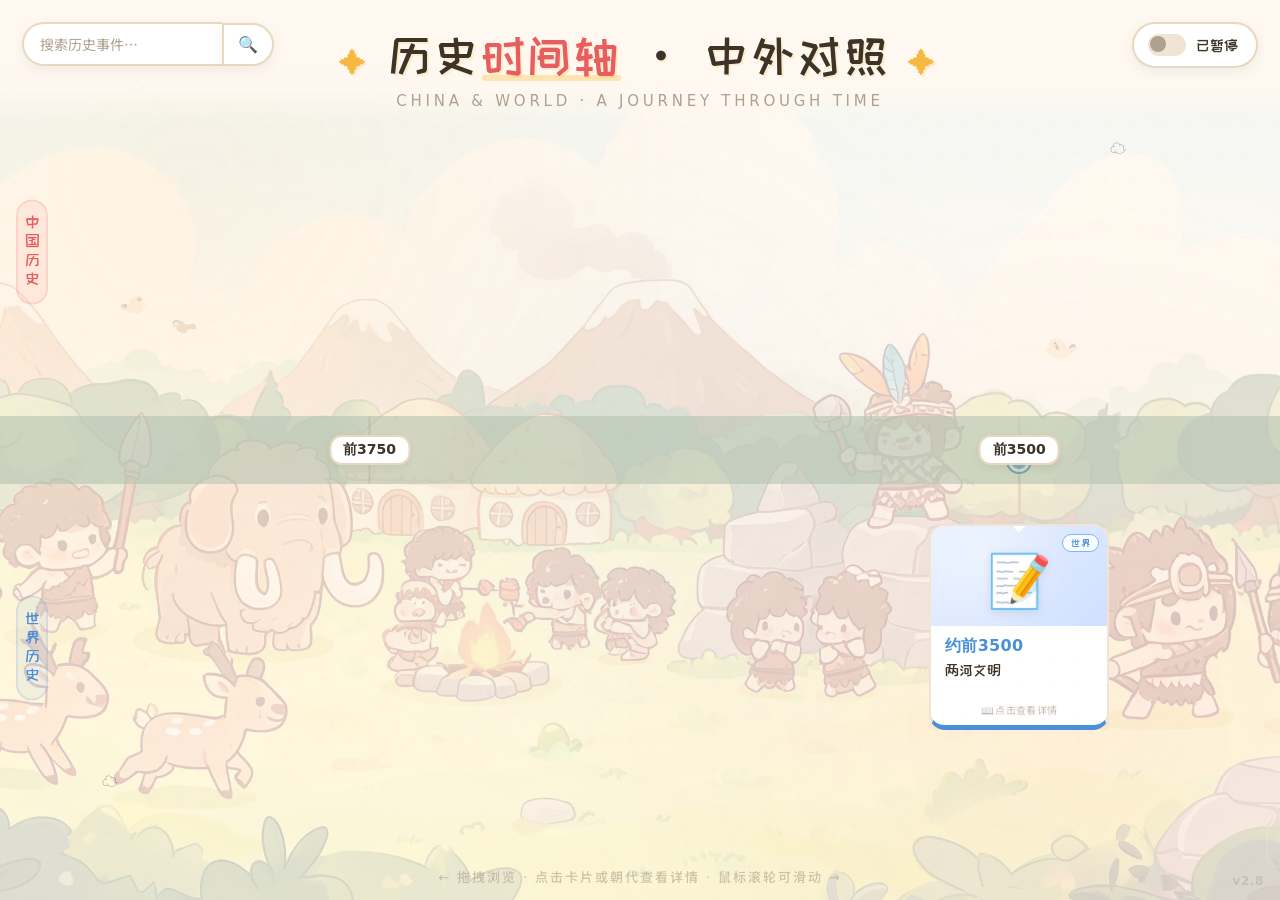
==== index.html @ 2cd3e9f1 "v2.8 性能优化：精简Google Fonts去掉Baloo2+合并RAF调度+拖拽中暂停虚拟滚动+被动事件监听+卡片动画改用opacity过渡" ====
<!DOCTYPE html>
<html lang="zh-CN">
<head>
<meta charset="UTF-8">
<meta name="viewport" content="width=device-width, initial-scale=1.0">
<title>历史时间轴 · 中外对照</title>
<link rel="preconnect" href="https://fonts.googleapis.com">
<link rel="preconnect" href="https://fonts.gstatic.com" crossorigin>
<link href="https://fonts.googleapis.com/css2?family=ZCOOL+KuaiLe&family=Noto+Sans+SC:wght@400;700&display=swap" rel="stylesheet">
<link rel="stylesheet" href="style.css">
</head>
<body>

<!-- 时代背景图层（双层交叉淡入淡出） -->
<div class="era-bg-layer" id="eraBg1"></div>
<div class="era-bg-layer" id="eraBg2"></div>

<!-- 浮动装饰 -->
<div class="floating-deco cloud-1">☁️</div>
<div class="floating-deco cloud-2">☁️</div>
<div class="floating-deco cloud-3">☁️</div>

<div class="header">
  <h1><span class="sparkle left">✦</span> 历史<span class="accent">时间轴</span> · 中外对照 <span class="sparkle right">✦</span></h1>
  <div class="sub">CHINA & WORLD · A JOURNEY THROUGH TIME</div>
</div>

<div class="zone-label zone-china">中国历史</div>
<div class="zone-label zone-world">世界历史</div>

<button class="toggle-btn" id="toggleBtn" aria-label="切换循环滚动">
  <span class="toggle-icon"></span>
  <span class="toggle-text">已暂停</span>
</button>

<div class="search-bar" id="searchBar">
  <input type="text" id="searchInput" placeholder="搜索历史事件…" autocomplete="off">
  <button id="searchBtn" aria-label="搜索">🔍</button>
  <div class="search-results" id="searchResults"></div>
</div>

<div class="timeline-wrapper">
  <div class="track" id="timelineTrack"></div>
</div>

<div class="footer-hint">← 拖拽浏览 · 点击卡片或朝代查看详情 · 鼠标滚轮可滑动 →</div>

<div class="version-tag">v2.8</div>

<div class="loading-overlay" id="loadingOverlay">
  <div class="loading-emoji">📜</div>
  <div class="loading-text">正在打开历史画卷</div>
  <div class="loading-detail" id="loadingDetail">初始化 sql.js…</div>
</div>

<script src="script.js"></script>
</body>
</html>
---- style.css ----
*, *::before, *::after { margin: 0; padding: 0; box-sizing: border-box; }

:root {
  --bg: #FFF8F0;
  --bg-deep: #FFF0E0;
  --paper: #FFFFFF;
  --ink: #3D3327;
  --ink-soft: #7A6B58;
  --ink-mute: #B0A090;
  --line: #E8D8C0;
  --line-soft: #F0E5D5;
  --china: #E85D5D;
  --china-deep: #C04040;
  --china-light: #FF8888;
  --china-glow: rgba(232, 93, 93, 0.15);
  --world: #4A90D9;
  --world-deep: #2B6BA8;
  --world-light: #7AB8F0;
  --world-glow: rgba(74, 144, 217, 0.15);
  --gold: #F5B840;
  --gold-soft: #FFD070;
  --green: #5CB85C;
  --purple: #9B6BC4;
}

html, body {
  background: var(--bg);
  color: var(--ink);
  font-family: 'Noto Sans SC', sans-serif;
  overflow: hidden;
  height: 100vh;
  width: 100vw;
  user-select: none;
}

/* ── 时代背景图层 ── */
.era-bg-layer {
  position: fixed;
  inset: 0;
  z-index: 0;
  background-size: cover;
  background-position: center;
  background-repeat: no-repeat;
  opacity: 0;
  transition: opacity 1.2s ease-in-out;
  pointer-events: none;
  will-change: opacity;
  contain: layout style paint;
}
.era-bg-layer.active {
  opacity: 0.2;
}

/* ── 圆点纹理背景 ── */
body::before {
  content: '';
  position: fixed;
  inset: 0;
  background:
    radial-gradient(circle at 15% 20%, rgba(245,184,64,0.08), transparent 40%),
    radial-gradient(circle at 85% 80%, rgba(232,93,93,0.05), transparent 40%),
    radial-gradient(circle at 50% 50%, rgba(74,144,217,0.04), transparent 50%);
  pointer-events: none;
  z-index: 1;
}
body::after {
  content: '';
  position: fixed;
  inset: 0;
  background-image: radial-gradient(circle, rgba(200,180,150,0.06) 1.5px, transparent 1.5px);
  background-size: 28px 28px;
  pointer-events: none;
  z-index: 1;
}

/* ── 顶部标题 ── */
.header {
  position: fixed;
  top: 0; left: 0; right: 0;
  z-index: 100;
  text-align: center;
  padding: 20px 20px 16px;
  background: linear-gradient(180deg, var(--bg) 0%, rgba(255,248,240,0.9) 70%, transparent 100%);
  pointer-events: none;
}
.header h1 {
  font-family: 'ZCOOL KuaiLe', 'Noto Sans SC', sans-serif;
  font-size: clamp(28px, 5vw, 46px);
  font-weight: 400;
  color: var(--ink);
  letter-spacing: 0.1em;
  text-shadow: 2px 2px 0 rgba(245,184,64,0.2);
}
.header h1 .accent {
  color: var(--china);
  position: relative;
}
.header h1 .accent::after {
  content: '';
  position: absolute;
  bottom: -2px;
  left: 0; right: 0;
  height: 6px;
  background: var(--gold-soft);
  border-radius: 3px;
  opacity: 0.5;
  z-index: -1;
}
.header .sub {
  font-family: system-ui, sans-serif;
  font-size: clamp(12px, 1.5vw, 15px);
  color: var(--ink-mute);
  letter-spacing: 0.25em;
  margin-top: 6px;
  font-weight: 500;
}

/* ── 区域名标签 ── */
.zone-label {
  position: fixed;
  z-index: 90;
  font-family: 'ZCOOL KuaiLe', sans-serif;
  letter-spacing: 0.2em;
  pointer-events: none;
  writing-mode: vertical-rl;
  text-orientation: upright;
  font-size: 16px;
  padding: 12px 6px;
  border-radius: 20px;
}
.zone-china {
  top: 50%;
  left: 16px;
  transform: translateY(-50%) translateY(-22vh);
  color: var(--china);
  background: rgba(232,93,93,0.08);
  border: 2px solid rgba(232,93,93,0.15);
}
.zone-world {
  top: 50%;
  left: 16px;
  transform: translateY(-50%) translateY(22vh);
  color: var(--world);
  background: rgba(74,144,217,0.08);
  border: 2px solid rgba(74,144,217,0.15);
}

/* ── 开关按钮 ── */
.toggle-btn {
  position: fixed;
  top: 22px;
  right: 22px;
  z-index: 200;
  display: flex;
  align-items: center;
  gap: 10px;
  padding: 10px 18px 10px 14px;
  background: var(--paper);
  border: 2.5px solid var(--line);
  border-radius: 30px;
  color: var(--ink);
  font-family: 'ZCOOL KuaiLe', sans-serif;
  font-size: 15px;
  cursor: pointer;
  transition: all 0.3s cubic-bezier(0.34, 1.56, 0.64, 1);
  box-shadow: 0 4px 14px rgba(0,0,0,0.06);
}
.toggle-btn:hover {
  border-color: var(--gold);
  box-shadow: 0 6px 20px rgba(245,184,64,0.2);
  transform: translateY(-2px);
}
.toggle-icon {
  width: 38px; height: 22px;
  border-radius: 11px;
  background: var(--line-soft);
  position: relative;
  transition: all 0.3s ease;
  flex-shrink: 0;
}
.toggle-icon::after {
  content: '';
  position: absolute;
  top: 2px; left: 2px;
  width: 16px; height: 16px;
  border-radius: 50%;
  background: var(--ink-mute);
  transition: all 0.3s cubic-bezier(0.34, 1.56, 0.64, 1);
}
.toggle-btn.active .toggle-icon {
  background: rgba(245,184,64,0.3);
}
.toggle-btn.active .toggle-icon::after {
  left: 18px;
  background: var(--gold);
  box-shadow: 0 0 10px rgba(245,184,64,0.4);
}
.toggle-btn.active .toggle-text { color: var(--gold); }

/* ── 搜索栏 ── */
.search-bar {
  position: fixed;
  top: 22px;
  left: 22px;
  z-index: 200;
  display: flex;
  align-items: center;
}
.search-bar input {
  padding: 10px 16px;
  border: 2.5px solid var(--line);
  border-right: none;
  border-radius: 24px 0 0 24px;
  font-family: 'Noto Sans SC', sans-serif;
  font-size: 14px;
  width: 200px;
  outline: none;
  background: var(--paper);
  color: var(--ink);
  box-shadow: 0 4px 14px rgba(0,0,0,0.06);
  transition: border-color 0.2s, box-shadow 0.2s;
}
.search-bar input:focus {
  border-color: var(--gold);
  box-shadow: 0 4px 14px rgba(245,184,64,0.2);
}
.search-bar input::placeholder { color: var(--ink-mute); }
.search-bar button {
  padding: 10px 14px;
  border: 2.5px solid var(--line);
  border-radius: 0 24px 24px 0;
  background: var(--paper);
  cursor: pointer;
  font-size: 16px;
  box-shadow: 0 4px 14px rgba(0,0,0,0.06);
  transition: background 0.2s;
}
.search-bar button:hover { background: var(--gold-soft); }
.search-results {
  position: absolute;
  top: calc(100% + 6px);
  left: 0;
  width: 260px;
  background: var(--paper);
  border: 2px solid var(--line);
  border-radius: 16px;
  box-shadow: 0 8px 24px rgba(0,0,0,0.12);
  max-height: 300px;
  overflow-y: auto;
  opacity: 0;
  visibility: hidden;
  transform: translateY(-8px);
  transition: opacity 0.2s, transform 0.2s, visibility 0.2s;
}
.search-results.show {
  opacity: 1;
  visibility: visible;
  transform: translateY(0);
}
.search-result-item {
  padding: 10px 14px;
  cursor: pointer;
  border-bottom: 1px solid var(--line-soft);
  display: flex;
  align-items: center;
  gap: 8px;
  transition: background 0.15s;
}
.search-result-item:hover { background: var(--bg-deep); }
.search-result-item:last-child {
  border-bottom: none;
  border-radius: 0 0 14px 14px;
}
.search-result-item .result-year {
  font-family: system-ui, sans-serif;
  font-size: 13px;
  font-weight: 700;
  color: var(--ink-mute);
  flex-shrink: 0;
  min-width: 42px;
}
.search-result-item .result-title {
  font-family: 'ZCOOL KuaiLe', 'Noto Sans SC', sans-serif;
  font-size: 14px;
  color: var(--ink);
  flex: 1;
  overflow: hidden;
  text-overflow: ellipsis;
  white-space: nowrap;
}
.search-result-item .result-type { font-size: 14px; flex-shrink: 0; }
.search-no-result {
  padding: 16px;
  text-align: center;
  font-family: 'ZCOOL KuaiLe', sans-serif;
  font-size: 15px;
  color: var(--ink-mute);
}

/* ── 搜索标记 ── */
.search-marker {
  position: absolute;
  top: 50%;
  transform: translate(-50%, -50%);
  z-index: 999;
  pointer-events: none;
}
.search-marker .marker-pulse {
  position: absolute;
  top: 50%; left: 50%;
  width: 40px; height: 40px;
  border-radius: 50%;
  border: 4px solid var(--gold);
  transform: translate(-50%, -50%);
  animation: markerPulse 1s ease-out infinite;
}
@keyframes markerPulse {
  0% { transform: translate(-50%, -50%) scale(0.6); opacity: 1; }
  100% { transform: translate(-50%, -50%) scale(2.8); opacity: 0; }
}
.search-marker .marker-label {
  position: absolute;
  bottom: 28px;
  left: 50%;
  transform: translateX(-50%);
  background: var(--gold);
  color: white;
  padding: 5px 16px;
  border-radius: 16px;
  font-family: 'ZCOOL KuaiLe', sans-serif;
  font-size: 16px;
  white-space: nowrap;
  box-shadow: 0 3px 10px rgba(0,0,0,0.2);
  border: 2.5px solid white;
  animation: markerLabelBounce 0.5s ease-in-out infinite alternate;
}
@keyframes markerLabelBounce {
  to { transform: translateX(-50%) translateY(-6px); }
}
.search-marker.fading {
  transition: opacity 0.5s;
  opacity: 0;
}

/* ── 底部提示 ── */
.footer-hint {
  position: fixed;
  bottom: 14px;
  left: 50%;
  transform: translateX(-50%);
  z-index: 100;
  color: var(--ink-mute);
  font-size: 13px;
  letter-spacing: 0.15em;
  opacity: 0.6;
  pointer-events: none;
  font-family: system-ui, 'Noto Sans SC', sans-serif;
  font-weight: 500;
}

/* ── 版本号 ── */
.version-tag {
  position: fixed;
  bottom: 12px;
  right: 16px;
  z-index: 100;
  font-family: system-ui, sans-serif;
  font-size: 12px;
  font-weight: 700;
  color: var(--ink-mute);
  opacity: 0.4;
  pointer-events: none;
  letter-spacing: 0.05em;
}

/* ── 朝代详情弹窗 ── */
.dynasty-modal {
  position: fixed;
  inset: 0;
  z-index: 5000;
  display: flex;
  align-items: center;
  justify-content: center;
  opacity: 0;
  visibility: hidden;
  transition: opacity 0.3s, visibility 0.3s;
}
.dynasty-modal.show {
  opacity: 1;
  visibility: visible;
}
.dynasty-modal-backdrop {
  position: absolute;
  inset: 0;
  background: rgba(0,0,0,0.35);
  backdrop-filter: blur(3px);
}
.dynasty-modal-card {
  position: relative;
  background: var(--paper);
  border-radius: 24px;
  padding: 0;
  max-width: 480px;
  width: calc(100% - 40px);
  max-height: 80vh;
  overflow: hidden;
  box-shadow: 0 20px 60px rgba(0,0,0,0.3);
  transform: scale(0.7) translateY(20px);
  transition: transform 0.4s cubic-bezier(0.34, 1.56, 0.64, 1);
  display: flex;
  flex-direction: column;
}
.dynasty-modal.show .dynasty-modal-card {
  transform: scale(1) translateY(0);
}
.dynasty-modal-close {
  position: absolute;
  top: 12px;
  right: 12px;
  width: 36px;
  height: 36px;
  border-radius: 50%;
  border: none;
  background: rgba(255,255,255,0.9);
  font-size: 18px;
  cursor: pointer;
  z-index: 10;
  display: flex;
  align-items: center;
  justify-content: center;
  transition: background 0.2s, transform 0.2s;
  box-shadow: 0 2px 8px rgba(0,0,0,0.15);
}
.dynasty-modal-close:hover {
  background: var(--china);
  color: white;
  transform: rotate(90deg);
}
.dynasty-modal-header {
  padding: 28px 28px 14px;
  display: flex;
  align-items: center;
  gap: 12px;
  position: relative;
}
.dynasty-modal-emoji {
  font-size: 42px;
  filter: drop-shadow(0 2px 4px rgba(0,0,0,0.15));
}
.dynasty-modal-name {
  font-family: 'ZCOOL KuaiLe', sans-serif;
  font-size: 32px;
  font-weight: 700;
  color: var(--ink);
  letter-spacing: 0.05em;
}
.dynasty-modal-years {
  padding: 0 28px 12px;
  font-family: system-ui, sans-serif;
  font-size: 15px;
  font-weight: 700;
  color: var(--ink-mute);
  letter-spacing: 0.05em;
}
.dynasty-modal-body {
  padding: 0 28px 28px;
  font-size: 15px;
  line-height: 1.85;
  color: var(--ink-soft);
  overflow-y: auto;
  flex: 1;
}
.dynasty-modal-body::before {
  content: '';
  display: block;
  width: 40px;
  height: 4px;
  background: var(--gold);
  border-radius: 2px;
  margin-bottom: 16px;
}

/* ── 加载遮罩 ── */
.loading-overlay {
  position: fixed;
  inset: 0;
  z-index: 9999;
  display: flex;
  flex-direction: column;
  align-items: center;
  justify-content: center;
  background: var(--bg);
  gap: 20px;
  transition: opacity 0.4s ease;
}
.loading-overlay.hidden { opacity: 0; pointer-events: none; }
.loading-spinner {
  width: 52px; height: 52px;
  border: 5px solid var(--line-soft);
  border-top-color: var(--gold);
  border-radius: 50%;
  animation: spin 0.8s linear infinite;
}
@keyframes spin { to { transform: rotate(360deg); } }
.loading-text {
  font-family: 'ZCOOL KuaiLe', sans-serif;
  font-size: 18px;
  color: var(--ink-soft);
  letter-spacing: 0.15em;
}
.loading-detail {
  font-size: 13px;
  color: var(--ink-mute);
}

/* ── 时间轴主容器 ── */
.timeline-wrapper {
  position: fixed;
  top: 0; left: 0; right: 0; bottom: 0;
  overflow: hidden;
  z-index: 1;
  display: flex;
  align-items: center;
}

.track {
  display: flex;
  align-items: center;
  position: relative;
  z-index: 3;
  cursor: grab;
  will-change: transform;
  height: 100%;
}
.track:active { cursor: grabbing; }

/* ── 中间轴带 ── */
.timeline-axis {
  position: absolute;
  top: 50%;
  left: 0;
  transform: translateY(-50%);
  height: 68px;
  width: 100%;
  z-index: 2;
  display: flex;
  align-items: center;
  pointer-events: none;
}

/* 朝代色带 */
.dynasty-band {
  position: absolute;
  top: 0;
  height: 100%;
  display: flex;
  align-items: center;
  justify-content: center;
  overflow: hidden;
  border-right: 2.5px dashed rgba(255,255,255,0.7);
  cursor: pointer;
  pointer-events: auto;
  transition: filter 0.2s, transform 0.2s;
}
.dynasty-band:hover {
  filter: brightness(1.15) saturate(1.2);
  transform: scaleY(1.08);
}
.dynasty-band .dynasty-name {
  font-family: 'ZCOOL KuaiLe', sans-serif;
  font-size: 26px;
  font-weight: 700;
  white-space: nowrap;
  display: inline-flex;
  align-items: center;
  gap: 6px;
  background: rgba(255,255,255,0.78);
  padding: 5px 18px;
  border-radius: 24px;
  border: 3px solid rgba(255,255,255,0.95);
  box-shadow: 0 3px 10px rgba(0,0,0,0.15);
  text-shadow:
    -1.5px -1.5px 0 #fff, 1.5px -1.5px 0 #fff,
    -1.5px 1.5px 0 #fff, 1.5px 1.5px 0 #fff,
    0 2px 5px rgba(0,0,0,0.25);
  opacity: 1;
  letter-spacing: 0.06em;
}
.dynasty-band .dynasty-emoji {
  font-size: 28px;
  filter: drop-shadow(0 2px 3px rgba(0,0,0,0.2));
}
.dynasty-band:hover .dynasty-emoji {
  animation: dynastyWobble 4s ease-in-out infinite;
}
@keyframes dynastyWobble {
  0%, 100% { transform: rotate(0deg) scale(1); }
  25% { transform: rotate(-8deg) scale(1.1); }
  75% { transform: rotate(8deg) scale(1.1); }
}

/* 年份刻度 */
.year-tick {
  position: absolute;
  top: 50%;
  transform: translate(-50%, -50%);
  z-index: 4;
  display: flex;
  flex-direction: column;
  align-items: center;
  pointer-events: none;
}
.year-tick .tick-mark {
  width: 1.5px;
  height: 68px;
  background: var(--ink-soft);
  opacity: 0.15;
  position: absolute;
  top: 50%;
  transform: translateY(-50%);
  border-radius: 1px;
}
.year-tick .tick-label {
  font-family: system-ui, sans-serif;
  font-size: 14px;
  font-weight: 700;
  color: var(--ink);
  background: var(--paper);
  padding: 4px 12px;
  border-radius: 12px;
  border: 2px solid var(--line);
  white-space: nowrap;
  box-shadow: 0 3px 8px rgba(0,0,0,0.06);
  position: relative;
  z-index: 5;
}

/* ── 事件节点 ── */
.event-node {
  flex-shrink: 0;
  position: absolute;
  top: 50%;
  display: flex;
  flex-direction: column;
  align-items: center;
  contain: layout style paint;
}
.event-node.china { transform: translate(-50%, -100%); }
.event-node.world { transform: translate(-50%, 0%); }
.event-node { z-index: 1; }

/* 点击置顶 */
.event-node.active { z-index: 999; }
.event-node.active .card {
  box-shadow: 0 12px 36px rgba(0,0,0,0.18);
  border-color: var(--gold);
  transform: scale(1.08);
}
.event-node.active.china .card { border-top-color: var(--china-deep); }
.event-node.active.world .card { border-bottom-color: var(--world-deep); }
.event-node.active .dot { transform: scale(1.6); }
.event-node.active.china .dot {
  box-shadow: 0 0 0 3px var(--china-deep), 0 0 28px var(--china-glow);
}
.event-node.active.world .dot {
  box-shadow: 0 0 0 3px var(--world-deep), 0 0 28px var(--world-glow);
}
.event-node.active .stem { background: var(--gold); }

/* 连接杆 */
.event-node .stem {
  width: 3px;
  background: var(--line);
  margin: 0 auto;
  transition: background 0.3s;
  border-radius: 2px;
  order: 2;
}
.event-node.china .stem { height: 44px; }
.event-node.world .stem { height: 44px; }

/* 圆点 */
.event-node .dot {
  width: 16px; height: 16px;
  border-radius: 50%;
  border: 3px solid var(--bg);
  z-index: 5;
  flex-shrink: 0;
  transition: transform 0.3s cubic-bezier(0.34, 1.56, 0.64, 1), box-shadow 0.3s ease;
  order: 3;
  cursor: pointer;
  box-sizing: content-box;
}
.event-node .dot::before {
  content: '';
  position: absolute;
  top: -14px; left: -14px; right: -14px; bottom: -14px;
  border-radius: 50%;
}
.event-node.world .dot { order: 1; }
.event-node.china .dot {
  background: var(--china);
  box-shadow: 0 0 0 2px var(--china-deep), 0 0 14px var(--china-glow);
}
.event-node.world .dot {
  background: var(--world);
  box-shadow: 0 0 0 2px var(--world-deep), 0 0 14px var(--world-glow);
}
.event-node:hover .dot { transform: scale(1.45); }
.event-node.china:hover .dot {
  box-shadow: 0 0 0 3px var(--china-deep), 0 0 22px var(--china-glow);
}
.event-node.world:hover .dot {
  box-shadow: 0 0 0 3px var(--world-deep), 0 0 22px var(--world-glow);
}
.event-node:hover .stem { background: var(--gold); }

/* ── 卡片 ── */
.event-node .card {
  background: var(--paper);
  border: 2px solid var(--line-soft);
  border-radius: 16px;
  padding: 0;
  width: 180px;
  text-align: left;
  transition: all 0.3s cubic-bezier(0.34, 1.56, 0.64, 1);
  position: relative;
  box-shadow: 0 4px 12px rgba(0,0,0,0.06);
  order: 1;
  overflow: hidden;
}
.event-node.world .card { order: 3; }

.event-node.china .card {
  border-top: 5px solid var(--china);
  margin-bottom: 8px;
}
.event-node.world .card {
  border-bottom: 5px solid var(--world);
  margin-top: 8px;
}

.event-node:hover .card {
  transform: translateY(-4px);
  box-shadow: 0 8px 24px rgba(0,0,0,0.12);
  border-color: var(--gold);
}
.event-node.china:hover .card { border-top-color: var(--china-deep); }
.event-node.world:hover .card { border-bottom-color: var(--world-deep); }

/* 卡片三角指示 */
.event-node.china .card::after {
  content: '';
  position: absolute;
  bottom: -8px;
  left: 50%;
  transform: translateX(-50%) rotate(45deg);
  width: 12px; height: 12px;
  background: var(--paper);
  border-right: 2px solid var(--line-soft);
  border-bottom: 2px solid var(--line-soft);
}
.event-node.world .card::after {
  content: '';
  position: absolute;
  top: -8px;
  left: 50%;
  transform: translateX(-50%) rotate(45deg);
  width: 12px; height: 12px;
  background: var(--paper);
  border-left: 2px solid var(--line-soft);
  border-top: 2px solid var(--line-soft);
}

/* ── 卡片图片区域 ── */
.card .card-img {
  width: 100%;
  height: 100px;
  object-fit: cover;
  object-position: center top;
  display: block;
  background: var(--bg-deep);
}
.card .card-img-wrap {
  width: 100%;
  height: 100px;
  overflow: hidden;
  position: relative;
}
.card .card-img-wrap::after {
  content: '';
  position: absolute;
  bottom: 0; left: 0; right: 0;
  height: 30px;
  background: linear-gradient(to bottom, transparent, var(--paper));
  pointer-events: none;
}

/* 卡片内容 */
.card .card-body {
  padding: 10px 14px 12px;
}
.card .year {
  font-family: system-ui, sans-serif;
  font-size: 16px;
  font-weight: 800;
  letter-spacing: 0.02em;
  margin-bottom: 4px;
}
.event-node.china .card .year { color: var(--china); }
.event-node.world .card .year { color: var(--world); }

.card .title {
  font-family: 'ZCOOL KuaiLe', 'Noto Sans SC', sans-serif;
  font-size: 15px;
  font-weight: 400;
  color: var(--ink);
  line-height: 1.35;
  margin-bottom: 4px;
}
.card .desc {
  font-size: 11.5px;
  color: var(--ink-soft);
  line-height: 1.5;
  font-weight: 400;
}

/* 卡片点击提示 */
.card .card-hint {
  text-align: center;
  font-size: 10px;
  color: var(--ink-mute);
  padding: 5px 8px 8px;
  letter-spacing: 0.03em;
  opacity: 0.7;
  transition: opacity 0.2s;
}
.event-node:hover .card-hint {
  opacity: 1;
  color: var(--gold);
}

/* ── 事件详情弹窗 ── */
.event-modal {
  position: fixed;
  inset: 0;
  z-index: 5000;
  display: flex;
  align-items: center;
  justify-content: center;
  opacity: 0;
  visibility: hidden;
  transition: opacity 0.3s, visibility 0.3s;
}
.event-modal.show {
  opacity: 1;
  visibility: visible;
}
.event-modal-backdrop {
  position: absolute;
  inset: 0;
  background: rgba(0,0,0,0.45);
  backdrop-filter: blur(4px);
}
.event-modal-card {
  position: relative;
  background: var(--paper);
  border-radius: 24px;
  max-width: 460px;
  width: calc(100% - 40px);
  max-height: 85vh;
  overflow: hidden;
  box-shadow: 0 20px 60px rgba(0,0,0,0.3);
  transform: scale(0.7) translateY(20px);
  transition: transform 0.4s cubic-bezier(0.34, 1.56, 0.64, 1);
  display: flex;
  flex-direction: column;
}
.event-modal.show .event-modal-card {
  transform: scale(1) translateY(0);
}
.event-modal-close {
  position: absolute;
  top: 12px;
  right: 12px;
  width: 36px;
  height: 36px;
  border-radius: 50%;
  border: none;
  background: rgba(255,255,255,0.9);
  font-size: 18px;
  cursor: pointer;
  z-index: 10;
  display: flex;
  align-items: center;
  justify-content: center;
  transition: background 0.2s, transform 0.2s;
  box-shadow: 0 2px 8px rgba(0,0,0,0.15);
}
.event-modal-close:hover {
  background: var(--china);
  color: white;
  transform: rotate(90deg);
}
.event-modal-hero {
  width: 100%;
  height: 200px;
  overflow: hidden;
  position: relative;
  flex-shrink: 0;
  background: linear-gradient(135deg, var(--bg-deep) 0%, #FFE8D0 100%);
}
.event-modal-hero.china { background: linear-gradient(135deg, #FFF0E8 0%, #FFDDD0 100%); }
.event-modal-hero.world { background: linear-gradient(135deg, #E8F0FF 0%, #D0E0FF 100%); }
.event-modal-img {
  width: 100%;
  height: 100%;
  object-fit: cover;
  object-position: center top;
  display: none;
}
.event-modal-emoji {
  width: 100%;
  height: 100%;
  display: none;
  align-items: center;
  justify-content: center;
  font-size: 90px;
  filter: drop-shadow(0 4px 8px rgba(0,0,0,0.15));
}
.event-modal-content {
  padding: 20px 28px 28px;
  overflow-y: auto;
  flex: 1;
}
.event-modal-meta {
  display: flex;
  align-items: center;
  gap: 10px;
  margin-bottom: 10px;
}
.event-modal-tag {
  font-family: 'ZCOOL KuaiLe', sans-serif;
  font-size: 13px;
  padding: 3px 12px;
  border-radius: 12px;
}
.event-modal-tag.china {
  color: var(--china);
  background: rgba(232,93,93,0.1);
  border: 1.5px solid var(--china-light);
}
.event-modal-tag.world {
  color: var(--world);
  background: rgba(74,144,217,0.1);
  border: 1.5px solid var(--world-light);
}
.event-modal-year {
  font-family: system-ui, sans-serif;
  font-size: 15px;
  font-weight: 800;
  color: var(--ink-mute);
}
.event-modal-title {
  font-family: 'ZCOOL KuaiLe', 'Noto Sans SC', sans-serif;
  font-size: 28px;
  font-weight: 700;
  color: var(--ink);
  line-height: 1.3;
  margin-bottom: 14px;
}
.event-modal-divider {
  width: 40px;
  height: 4px;
  background: var(--gold);
  border-radius: 2px;
  margin-bottom: 16px;
}
.event-modal-desc {
  font-size: 16px;
  line-height: 1.9;
  color: var(--ink-soft);
  font-weight: 400;
}

/* ── 朝代/时代色带 ── */
.era-band {
  position: absolute;
  top: 50%;
  transform: translateY(-50%);
  height: 480px;
  z-index: 1;
  opacity: 0.06;
  pointer-events: none;
}
.era-band.china { transform: translateY(-100%); }
.era-band.world { transform: translateY(0%); }

/* ── 响应式 ── */
@media (max-width: 768px) {
  .event-node .card { width: 150px; }
  .card .card-img-wrap { height: 80px; }
  .card .card-img-wrap::after { height: 20px; }
  .card .year { font-size: 14px; }
  .card .title { font-size: 13px; }
  .card .desc { font-size: 10px; }
  .zone-label { font-size: 13px; left: 10px; padding: 8px 4px; }
  .header { padding: 14px 12px 10px; }
  .toggle-btn { top: 14px; right: 14px; padding: 8px 14px 8px 10px; font-size: 13px; }
  .toggle-icon { width: 32px; height: 18px; }
  .toggle-icon::after { width: 12px; height: 12px; }
  .toggle-btn.active .toggle-icon::after { left: 16px; }
  .search-bar { top: 14px; left: 14px; }
  .search-bar input { width: 130px; font-size: 13px; padding: 8px 12px; }
  .search-bar button { padding: 8px 10px; font-size: 14px; }
  .search-results { width: 190px; }
  .dynasty-band .dynasty-name { font-size: 18px; padding: 3px 12px; }
  .dynasty-band .dynasty-emoji { font-size: 20px; }
  .year-tick .tick-label { font-size: 12px; padding: 3px 8px; }
  .event-modal-card { max-width: calc(100% - 24px); border-radius: 18px; }
  .event-modal-hero { height: 150px; }
  .event-modal-emoji { font-size: 64px; }
  .event-modal-title { font-size: 22px; }
  .event-modal-desc { font-size: 14px; line-height: 1.8; }
  .event-modal-content { padding: 16px 20px 20px; }
}

/* ── 浮动装饰元素 ── */
.floating-deco {
  position: fixed;
  pointer-events: none;
  z-index: 2;
  opacity: 0.5;
  animation: floatGentle 8s ease-in-out infinite;
}
.floating-deco.cloud-1 { top: 8%; left: 10%; animation-delay: 0s; }
.floating-deco.cloud-2 { top: 15%; right: 12%; animation-delay: 2s; animation-duration: 10s; }
.floating-deco.cloud-3 { bottom: 12%; left: 8%; animation-delay: 4s; animation-duration: 12s; }
.floating-deco.star-1 { top: 25%; left: 45%; animation-delay: 1s; animation-duration: 6s; }
.floating-deco.star-2 { top: 70%; right: 25%; animation-delay: 3s; animation-duration: 7s; }
.floating-deco.star-3 { top: 40%; left: 70%; animation-delay: 5s; animation-duration: 9s; }
@keyframes floatGentle {
  0%, 100% { transform: translateY(0px) rotate(0deg); }
  50% { transform: translateY(-18px) rotate(3deg); }
}

/* ── 卡片入场动画（仅首次加载，避免虚拟滚动时重复触发） ── */
.event-node {
  opacity: 0;
  transition: opacity 0.25s ease;
}
.event-node.rendered {
  opacity: 1;
}

/* ── Emoji 徽章（无图片事件） ── */
.card .card-emoji {
  width: 100%;
  height: 100px;
  display: flex;
  align-items: center;
  justify-content: center;
  font-size: 52px;
  background: linear-gradient(135deg, var(--bg-deep) 0%, #FFE8D0 100%);
  position: relative;
  overflow: hidden;
}
.card .card-emoji::before {
  content: '';
  position: absolute;
  inset: 0;
  background: radial-gradient(circle at 30% 30%, rgba(255,255,255,0.4), transparent 60%);
}
.event-node.china .card-emoji { background: linear-gradient(135deg, #FFF0E8 0%, #FFDDD0 100%); }
.event-node.world .card-emoji { background: linear-gradient(135deg, #E8F0FF 0%, #D0E0FF 100%); }
.card .card-emoji span {
  position: relative;
  z-index: 1;
  filter: drop-shadow(0 2px 4px rgba(0,0,0,0.1));
}
.event-node:hover .card-emoji span {
  animation: emojiWobble 3s ease-in-out infinite;
}
@keyframes emojiWobble {
  0%, 100% { transform: rotate(0deg) scale(1); }
  25% { transform: rotate(-5deg) scale(1.05); }
  75% { transform: rotate(5deg) scale(1.05); }
}

/* ── 增强加载界面 ── */
.loading-overlay .loading-emoji {
  font-size: 48px;
  animation: loadingBounce 0.6s ease-in-out infinite alternate;
}
@keyframes loadingBounce {
  to { transform: translateY(-15px) scale(1.1); }
}
.loading-text { animation: pulseFade 1.5s ease-in-out infinite; }
@keyframes pulseFade {
  0%, 100% { opacity: 1; }
  50% { opacity: 0.5; }
}

/* ── 标题装饰 ── */
.header h1 .sparkle {
  display: inline-block;
  font-size: 0.6em;
  color: var(--gold);
  animation: sparkleRotate 2s ease-in-out infinite;
}
.header h1 .sparkle.left { animation-delay: 0s; }
.header h1 .sparkle.right { animation-delay: 1s; }
@keyframes sparkleRotate {
  0%, 100% { transform: rotate(0deg) scale(1); }
  50% { transform: rotate(180deg) scale(1.2); }
}

/* ── 卡片悬停弹跳 ── */
.event-node:hover .card {
  transform: translateY(-6px) rotate(-1deg);
}
.event-node.world:hover .card {
  transform: translateY(6px) rotate(1deg);
}

/* ── 卡片角标 ── */
.card .card-tag {
  position: absolute;
  top: 8px;
  right: 8px;
  font-size: 10px;
  padding: 3px 8px;
  border-radius: 10px;
  font-family: 'ZCOOL KuaiLe', sans-serif;
  letter-spacing: 0.05em;
  z-index: 10;
  background: rgba(255,255,255,0.85);
  backdrop-filter: blur(4px);
}
.event-node.china .card .card-tag { color: var(--china); border: 1.5px solid var(--china-light); }
.event-node.world .card .card-tag { color: var(--world); border: 1.5px solid var(--world-light); }
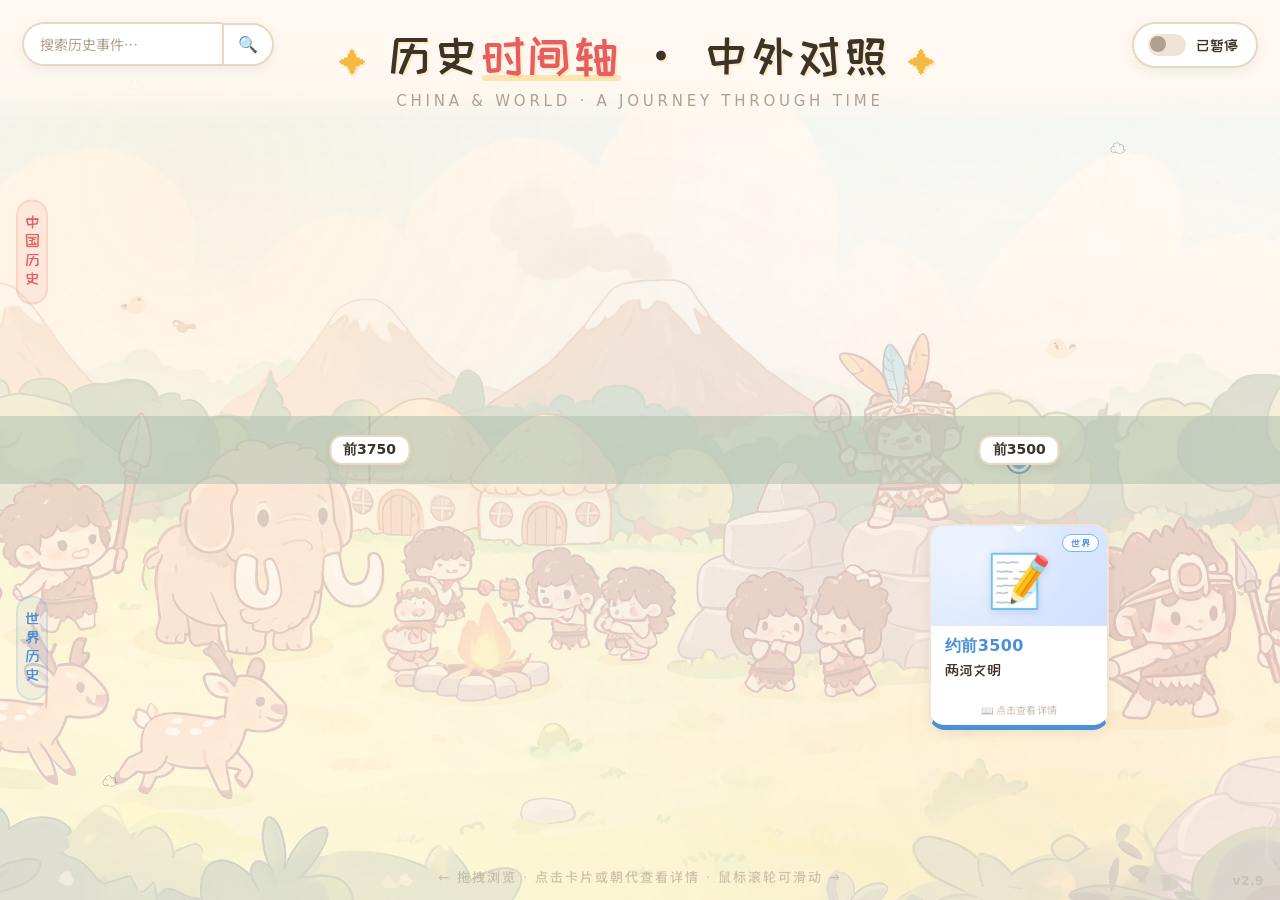
==== commit 47cb4e0c: "v2.9 修复键盘箭头键移动卡顿：改用连续RAF循环替代setInterval+smoothScrollTo" ====
--- a/index.html
+++ b/index.html
@@ -45,7 +45,7 @@
 
 <div class="footer-hint">← 拖拽浏览 · 点击卡片或朝代查看详情 · 鼠标滚轮可滑动 →</div>
 
-<div class="version-tag">v2.8</div>
+<div class="version-tag">v2.9</div>
 
 <div class="loading-overlay" id="loadingOverlay">
   <div class="loading-emoji">📜</div>
--- a/style.css
+++ b/style.css
@@ -643,7 +643,6 @@
   display: flex;
   flex-direction: column;
   align-items: center;
-  contain: layout style paint;
 }
 .event-node.china { transform: translate(-50%, -100%); }
 .event-node.world { transform: translate(-50%, 0%); }
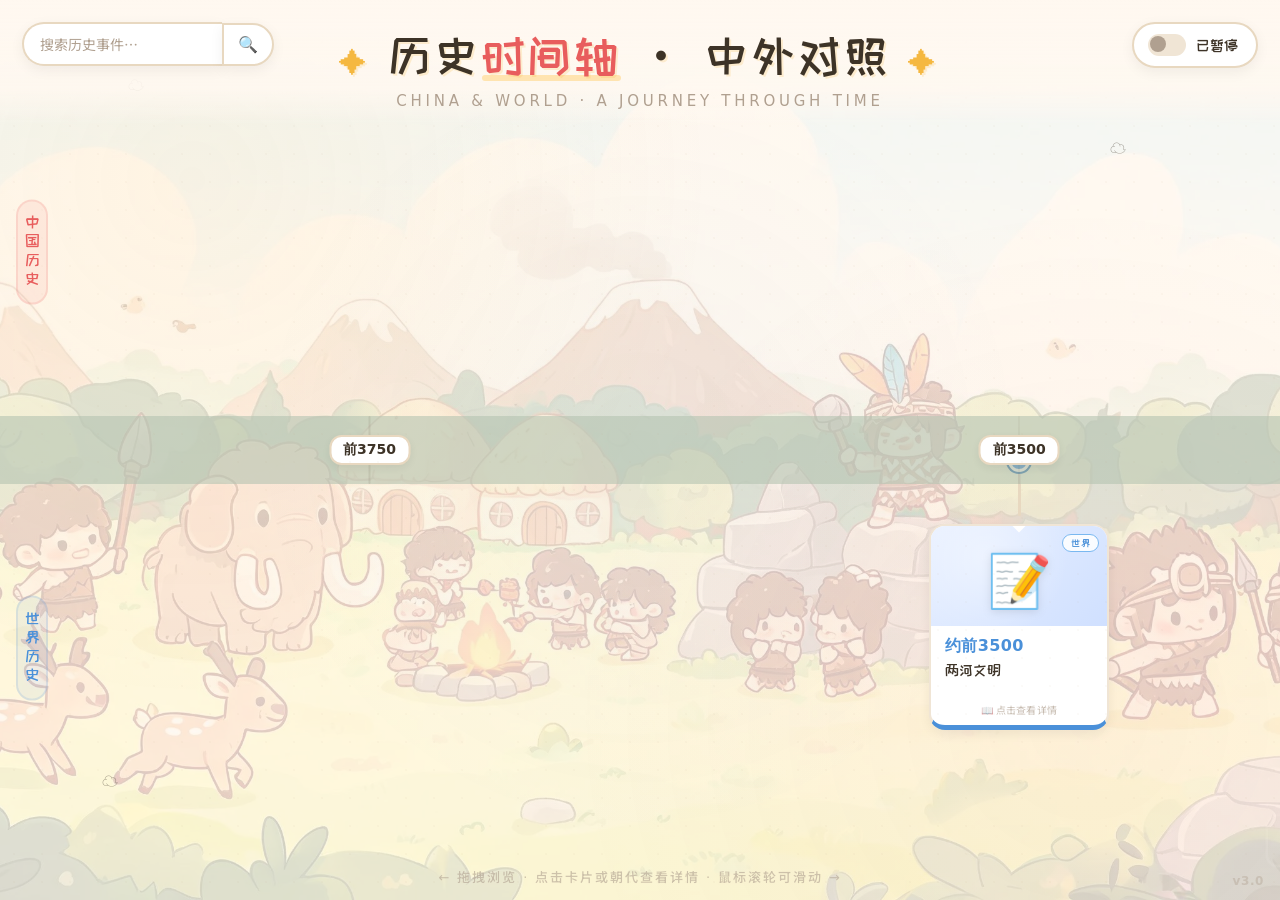
==== commit 64cdac92: "v3.0 新增25个历史事件及详细描述（含点击详情）" ====
--- a/index.html
+++ b/index.html
@@ -45,7 +45,7 @@
 
 <div class="footer-hint">← 拖拽浏览 · 点击卡片或朝代查看详情 · 鼠标滚轮可滑动 →</div>
 
-<div class="version-tag">v2.9</div>
+<div class="version-tag">v3.0</div>
 
 <div class="loading-overlay" id="loadingOverlay">
   <div class="loading-emoji">📜</div>
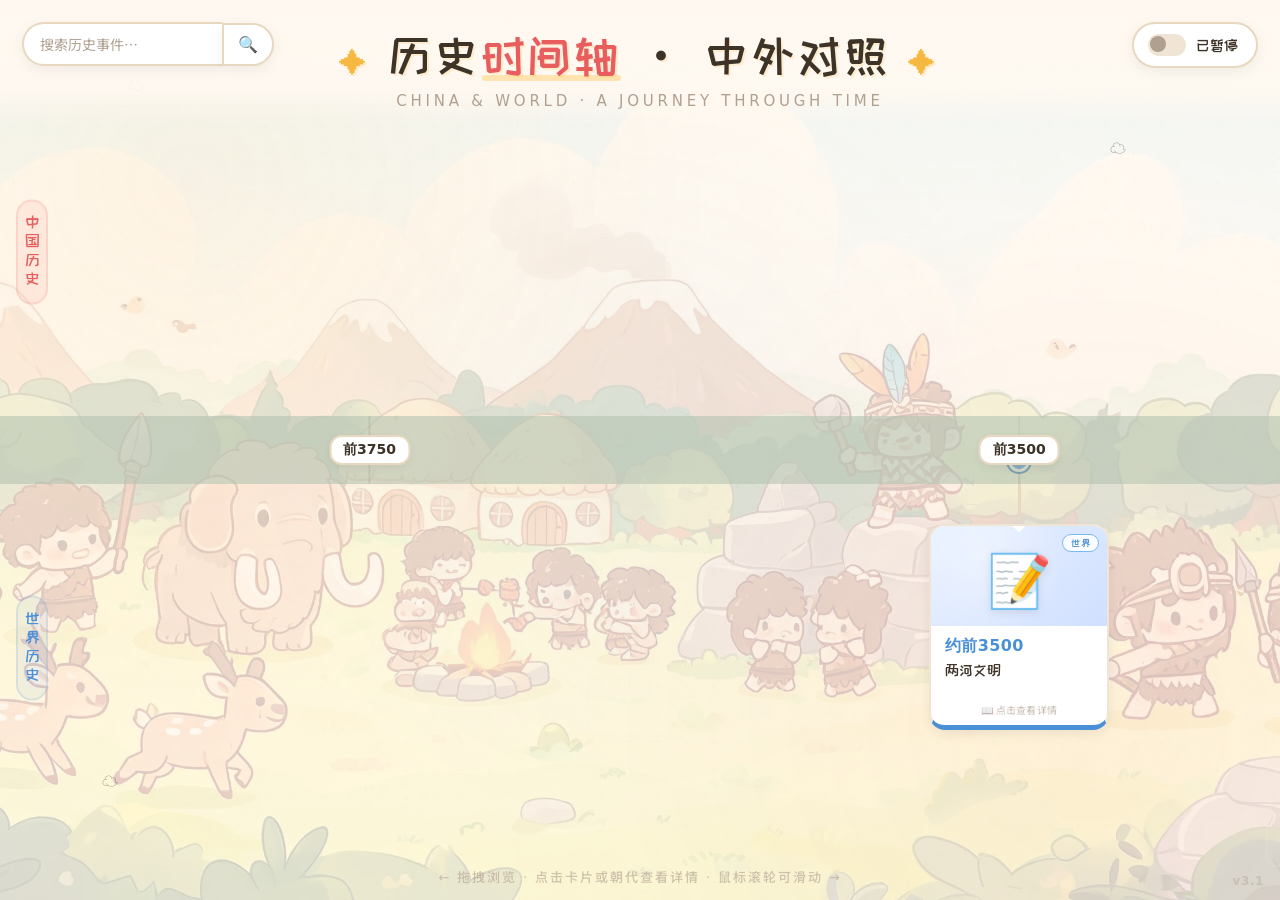
==== commit 6e044fea: "v3.1 性能优化：连续移动中跳过DOM更新，缓存trackEl引用" ====
--- a/index.html
+++ b/index.html
@@ -45,7 +45,7 @@
 
 <div class="footer-hint">← 拖拽浏览 · 点击卡片或朝代查看详情 · 鼠标滚轮可滑动 →</div>
 
-<div class="version-tag">v3.0</div>
+<div class="version-tag">v3.1</div>
 
 <div class="loading-overlay" id="loadingOverlay">
   <div class="loading-emoji">📜</div>
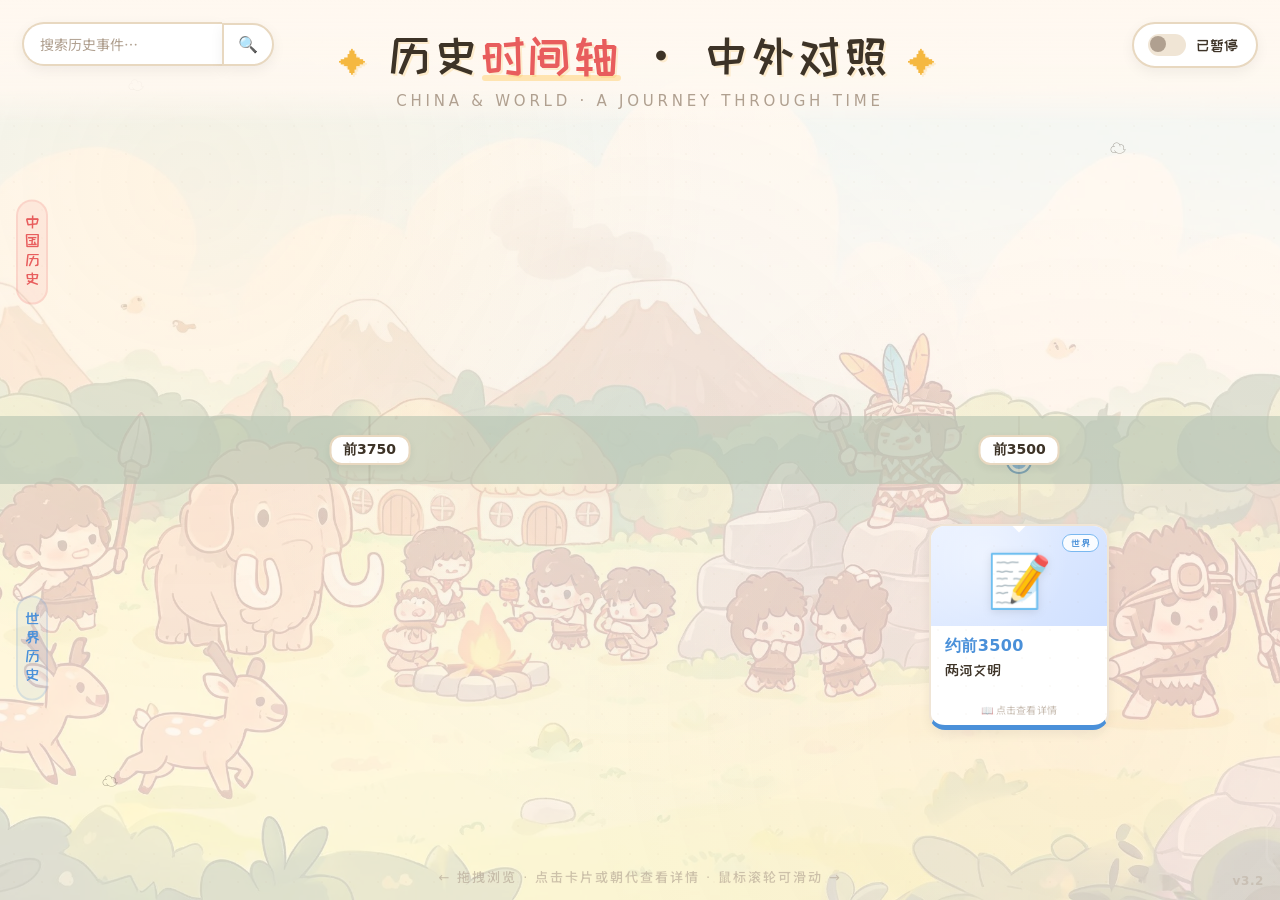
==== commit 37bf37cd: "v3.2 修复箭头键单次点击惯性方向反的bug + 压缩卡片图片96%" ====
--- a/index.html
+++ b/index.html
@@ -45,7 +45,7 @@
 
 <div class="footer-hint">← 拖拽浏览 · 点击卡片或朝代查看详情 · 鼠标滚轮可滑动 →</div>
 
-<div class="version-tag">v3.1</div>
+<div class="version-tag">v3.2</div>
 
 <div class="loading-overlay" id="loadingOverlay">
   <div class="loading-emoji">📜</div>
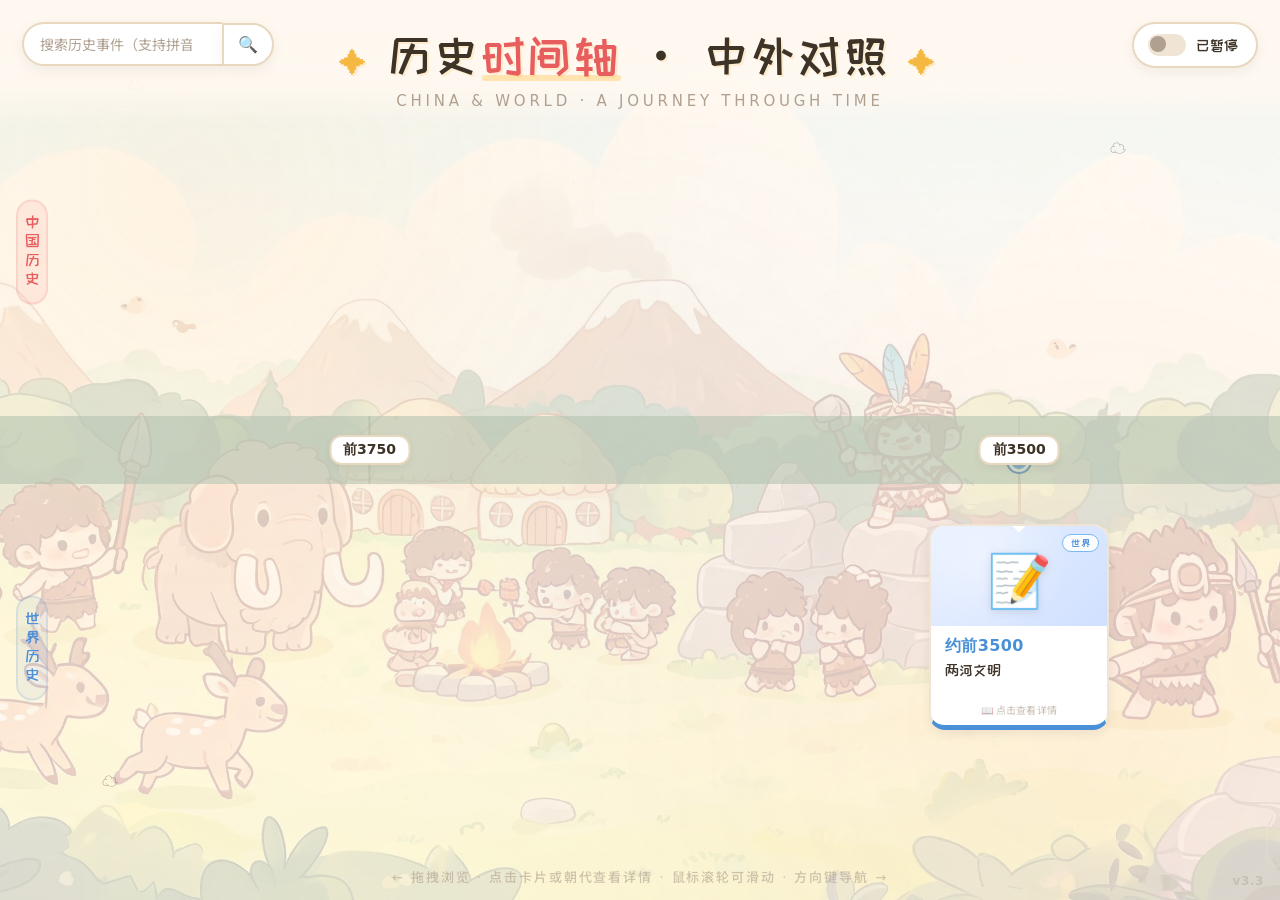
==== commit 13431497: "v3.3 全面优化：代码重构、暗色模式、SEO、a11y - 删除14个冗余 .jpg 背景图（仅保留 .webp），节省约50%图片空间 - 抽取 common.js 共享模块，消除 script." ====
--- a/index.html
+++ b/index.html
@@ -4,55 +4,68 @@
 <meta charset="UTF-8">
 <meta name="viewport" content="width=device-width, initial-scale=1.0">
 <title>历史时间轴 · 中外对照</title>
+<meta name="description" content="中国史与世界史对照时间轴，从公元前4000年到公元2026年，可视化对比中外历史大事件。拖拽浏览、点击卡片查看详情、搜索定位事件。">
+<meta name="keywords" content="历史时间轴,中国历史,世界历史,中外对照,历史年表,朝代">
+<meta name="author" content="HiStory">
+<meta property="og:title" content="历史时间轴 · 中外对照">
+<meta property="og:description" content="中国史与世界史对照时间轴，从公元前4000年到公元2026年，可视化对比中外历史大事件。">
+<meta property="og:type" content="website">
+<meta property="og:url" content="https://his.top8.site/">
+<meta property="og:site_name" content="HiStory 历史时间轴">
+<meta name="twitter:card" content="summary_large_image">
+<meta name="theme-color" content="#FFF8F0">
+<meta name="color-scheme" content="light dark">
+<link rel="manifest" href="manifest.json">
 <link rel="preconnect" href="https://fonts.googleapis.com">
 <link rel="preconnect" href="https://fonts.gstatic.com" crossorigin>
-<link href="https://fonts.googleapis.com/css2?family=ZCOOL+KuaiLe&family=Noto+Sans+SC:wght@400;700&display=swap" rel="stylesheet">
+<link rel="stylesheet" href="https://fonts.googleapis.com/css2?family=ZCOOL+KuaiLe&family=Noto+Sans+SC:wght@400;700&display=swap" media="print" onload="this.media='all';this.onload=null">
 <link rel="stylesheet" href="style.css">
 </head>
 <body>
 
 <!-- 时代背景图层（双层交叉淡入淡出） -->
-<div class="era-bg-layer" id="eraBg1"></div>
-<div class="era-bg-layer" id="eraBg2"></div>
+<div class="era-bg-layer" id="eraBg1" aria-hidden="true"></div>
+<div class="era-bg-layer" id="eraBg2" aria-hidden="true"></div>
 
 <!-- 浮动装饰 -->
-<div class="floating-deco cloud-1">☁️</div>
-<div class="floating-deco cloud-2">☁️</div>
-<div class="floating-deco cloud-3">☁️</div>
+<div class="floating-deco cloud-1" aria-hidden="true">☁️</div>
+<div class="floating-deco cloud-2" aria-hidden="true">☁️</div>
+<div class="floating-deco cloud-3" aria-hidden="true">☁️</div>
 
-<div class="header">
-  <h1><span class="sparkle left">✦</span> 历史<span class="accent">时间轴</span> · 中外对照 <span class="sparkle right">✦</span></h1>
+<header class="header">
+  <h1><span class="sparkle left" aria-hidden="true">✦</span> 历史<span class="accent">时间轴</span> · 中外对照 <span class="sparkle right" aria-hidden="true">✦</span></h1>
   <div class="sub">CHINA & WORLD · A JOURNEY THROUGH TIME</div>
-</div>
+</header>
 
-<div class="zone-label zone-china">中国历史</div>
-<div class="zone-label zone-world">世界历史</div>
+<div class="zone-label zone-china" aria-hidden="true">中国历史</div>
+<div class="zone-label zone-world" aria-hidden="true">世界历史</div>
 
-<button class="toggle-btn" id="toggleBtn" aria-label="切换循环滚动">
-  <span class="toggle-icon"></span>
+<button class="toggle-btn" id="toggleBtn" aria-label="切换自动滚动">
+  <span class="toggle-icon" aria-hidden="true"></span>
   <span class="toggle-text">已暂停</span>
 </button>
 
-<div class="search-bar" id="searchBar">
-  <input type="text" id="searchInput" placeholder="搜索历史事件…" autocomplete="off">
+<div class="search-bar" id="searchBar" role="search">
+  <input type="search" id="searchInput" placeholder="搜索历史事件（支持拼音）…" autocomplete="off" aria-label="搜索历史事件">
   <button id="searchBtn" aria-label="搜索">🔍</button>
-  <div class="search-results" id="searchResults"></div>
+  <div class="search-results" id="searchResults" role="listbox"></div>
 </div>
 
-<div class="timeline-wrapper">
-  <div class="track" id="timelineTrack"></div>
-</div>
+<main class="timeline-wrapper" aria-label="历史时间轴">
+  <div class="track" id="timelineTrack" role="application" aria-roledescription="时间轴" aria-label="横向滚动时间轴"></div>
+</main>
 
-<div class="footer-hint">← 拖拽浏览 · 点击卡片或朝代查看详情 · 鼠标滚轮可滑动 →</div>
+<footer class="footer-hint" aria-hidden="true">← 拖拽浏览 · 点击卡片或朝代查看详情 · 鼠标滚轮可滑动 · 方向键导航 →</footer>
 
-<div class="version-tag">v3.2</div>
+<div class="version-tag" aria-hidden="true">v3.3</div>
 
 <div class="loading-overlay" id="loadingOverlay">
-  <div class="loading-emoji">📜</div>
+  <div class="loading-emoji" aria-hidden="true">📜</div>
   <div class="loading-text">正在打开历史画卷</div>
   <div class="loading-detail" id="loadingDetail">初始化 sql.js…</div>
 </div>
 
+<script src="common.js"></script>
 <script src="script.js"></script>
 </body>
 </html>
--- a/style.css
+++ b/style.css
@@ -1138,3 +1138,78 @@
 }
 .event-node.china .card .card-tag { color: var(--china); border: 1.5px solid var(--china-light); }
 .event-node.world .card .card-tag { color: var(--world); border: 1.5px solid var(--world-light); }
+
+/* ── 暗色模式 ── */
+@media (prefers-color-scheme: dark) {
+  :root {
+    --bg: #1A1A2E;
+    --bg-deep: #16213E;
+    --paper: #252540;
+    --ink: #E8E0D0;
+    --ink-soft: #B0A590;
+    --ink-mute: #7A7060;
+    --line: #4A4060;
+    --line-soft: #3A3050;
+    --china: #F07070;
+    --china-deep: #D05050;
+    --china-light: #FF9999;
+    --china-glow: rgba(240, 112, 112, 0.15);
+    --world: #5A9FE8;
+    --world-deep: #3B7EC0;
+    --world-light: #8AC8F8;
+    --world-glow: rgba(90, 159, 232, 0.15);
+    --gold: #F5C840;
+    --gold-soft: #D4A820;
+    --green: #6CC86C;
+    --purple: #AB7BD4;
+  }
+
+  .header { background: linear-gradient(180deg, var(--bg) 0%, rgba(26,26,46,0.9) 70%, transparent 100%); }
+
+  .toggle-btn { background: var(--paper); box-shadow: 0 4px 14px rgba(0,0,0,0.3); }
+  .toggle-btn:hover { box-shadow: 0 6px 20px rgba(245,200,64,0.3); }
+
+  .search-bar input { background: var(--paper); box-shadow: 0 4px 14px rgba(0,0,0,0.3); }
+  .search-bar button { background: var(--paper); box-shadow: 0 4px 14px rgba(0,0,0,0.3); }
+  .search-results { background: var(--paper); box-shadow: 0 8px 24px rgba(0,0,0,0.4); }
+
+  .dynasty-modal-card { background: var(--paper); }
+  .dynasty-modal-backdrop { background: rgba(0,0,0,0.6); }
+  .dynasty-modal-close { background: rgba(255,255,255,0.15); color: var(--ink); }
+
+  .event-modal-card { background: var(--paper); }
+  .event-modal-backdrop { background: rgba(0,0,0,0.6); }
+  .event-modal-close { background: rgba(255,255,255,0.15); color: var(--ink); }
+
+  .event-node .card { background: var(--paper); box-shadow: 0 4px 12px rgba(0,0,0,0.2); }
+  .event-node:hover .card { box-shadow: 0 8px 24px rgba(0,0,0,0.35); }
+  .event-node.active .card { box-shadow: 0 12px 36px rgba(0,0,0,0.4); }
+
+  .card .card-img-wrap::after {
+    background: linear-gradient(to bottom, transparent, var(--paper));
+  }
+
+  .card .card-emoji { background: linear-gradient(135deg, var(--bg-deep) 0%, #2A2040 100%); }
+  .event-node.china .card-emoji { background: linear-gradient(135deg, #3A2020 0%, #2A1820 100%); }
+  .event-node.world .card-emoji { background: linear-gradient(135deg, #182030 0%, #1A2840 100%); }
+
+  .card .card-tag { background: rgba(255,255,255,0.1); }
+
+  .dynasty-band .dynasty-name {
+    background: rgba(37,37,64,0.85);
+    border-color: rgba(255,255,255,0.15);
+    text-shadow: -1.5px -1.5px 0 #252540, 1.5px -1.5px 0 #252540, -1.5px 1.5px 0 #252540, 1.5px 1.5px 0 #252540, 0 2px 5px rgba(0,0,0,0.4);
+  }
+
+  .year-tick .tick-label { background: var(--paper); border-color: var(--line); }
+
+  .event-modal-hero.china { background: linear-gradient(135deg, #3A2020 0%, #2A1820 100%); }
+  .event-modal-hero.world { background: linear-gradient(135deg, #182030 0%, #1A2840 100%); }
+
+  .search-result-item:hover { background: var(--bg-deep); }
+
+  .loading-overlay { background: var(--bg); }
+
+  .event-node.china .card::after { background: var(--paper); }
+  .event-node.world .card::after { background: var(--paper); }
+}
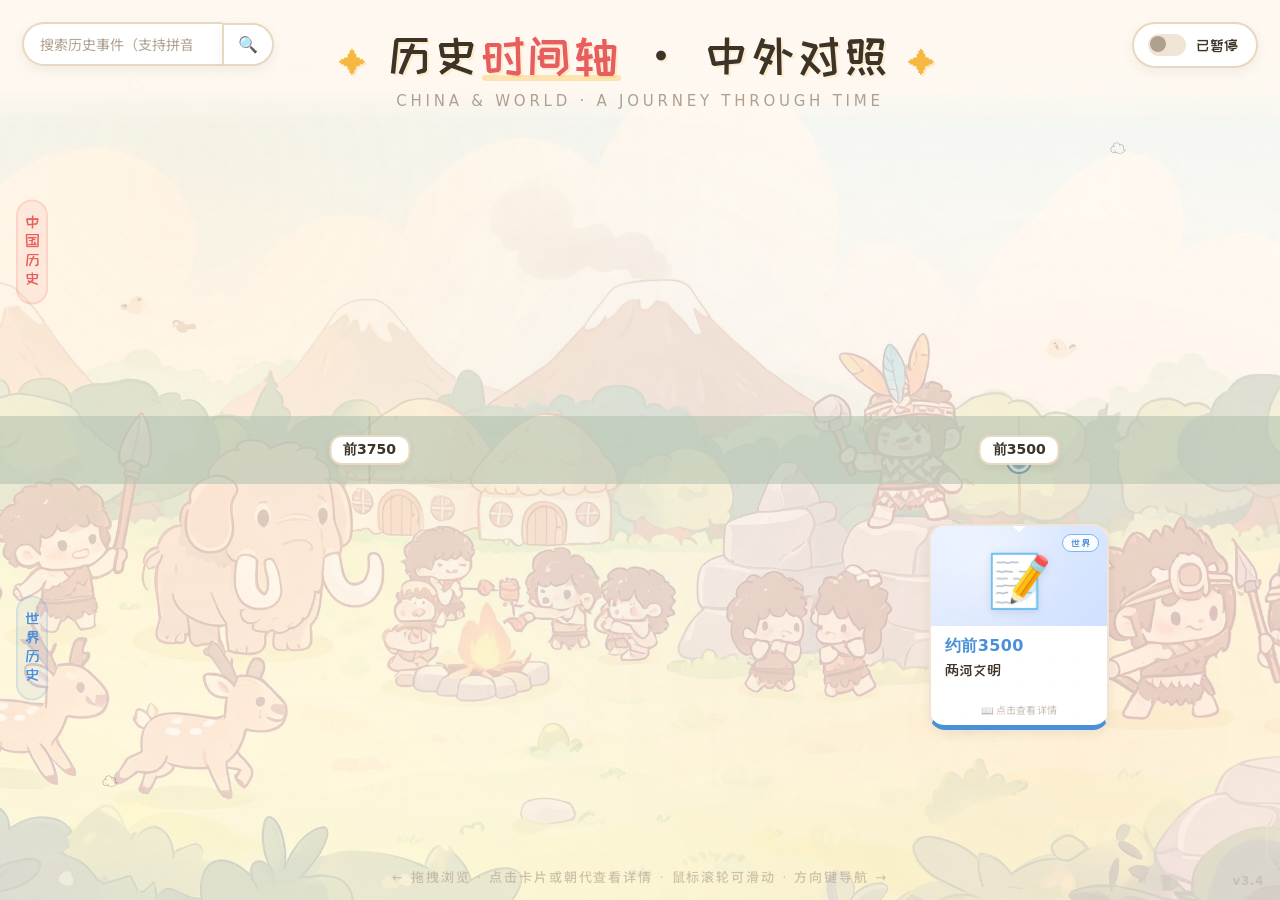
==== commit e09c5ca4: "v3.4 新增越南战争与石油危机事件" ====
--- a/index.html
+++ b/index.html
@@ -57,7 +57,7 @@
 
 <footer class="footer-hint" aria-hidden="true">← 拖拽浏览 · 点击卡片或朝代查看详情 · 鼠标滚轮可滑动 · 方向键导航 →</footer>
 
-<div class="version-tag" aria-hidden="true">v3.3</div>
+<div class="version-tag" aria-hidden="true">v3.4</div>
 
 <div class="loading-overlay" id="loadingOverlay">
   <div class="loading-emoji" aria-hidden="true">📜</div>
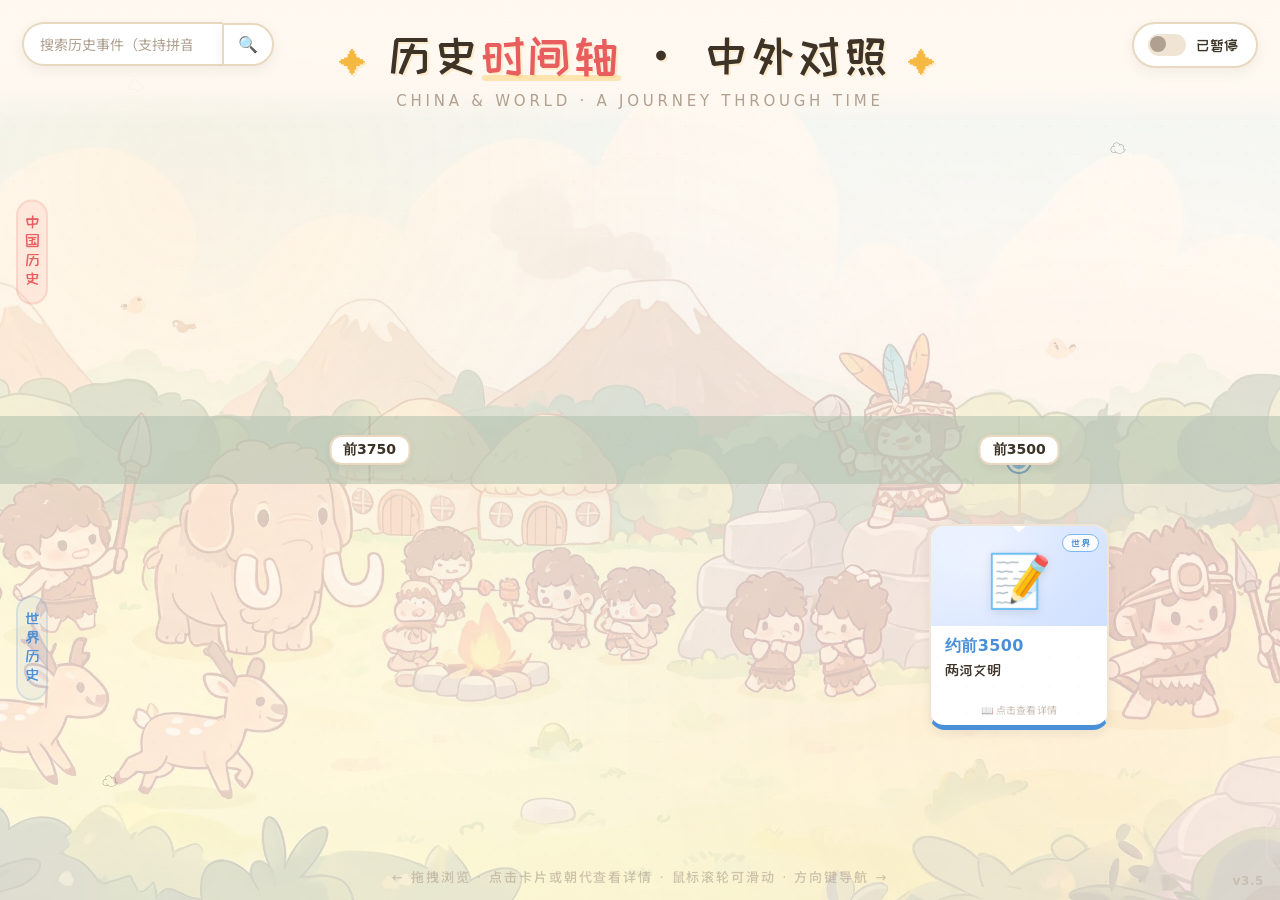
==== commit c37e6ed3: "v3.5 新增 OPEC 石油输出国组织成立事件" ====
--- a/index.html
+++ b/index.html
@@ -57,7 +57,7 @@
 
 <footer class="footer-hint" aria-hidden="true">← 拖拽浏览 · 点击卡片或朝代查看详情 · 鼠标滚轮可滑动 · 方向键导航 →</footer>
 
-<div class="version-tag" aria-hidden="true">v3.4</div>
+<div class="version-tag" aria-hidden="true">v3.5</div>
 
 <div class="loading-overlay" id="loadingOverlay">
   <div class="loading-emoji" aria-hidden="true">📜</div>
